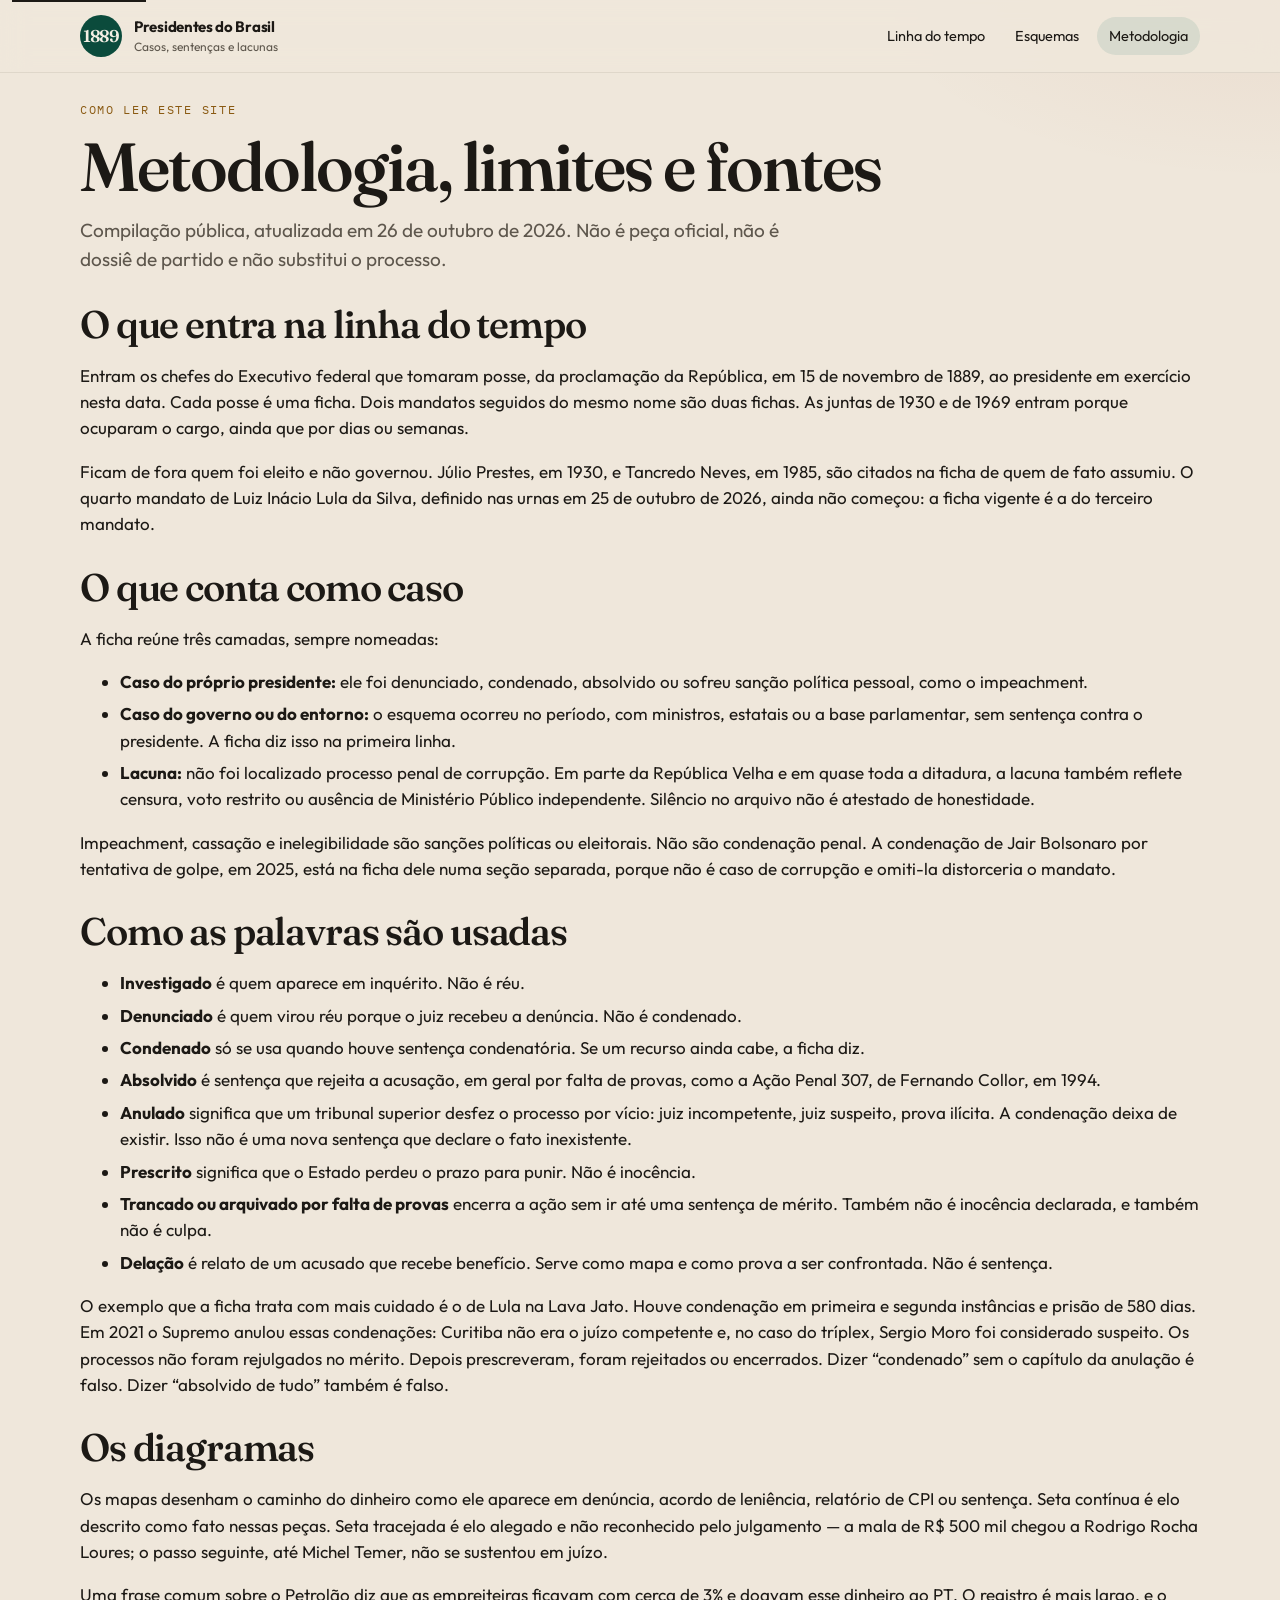
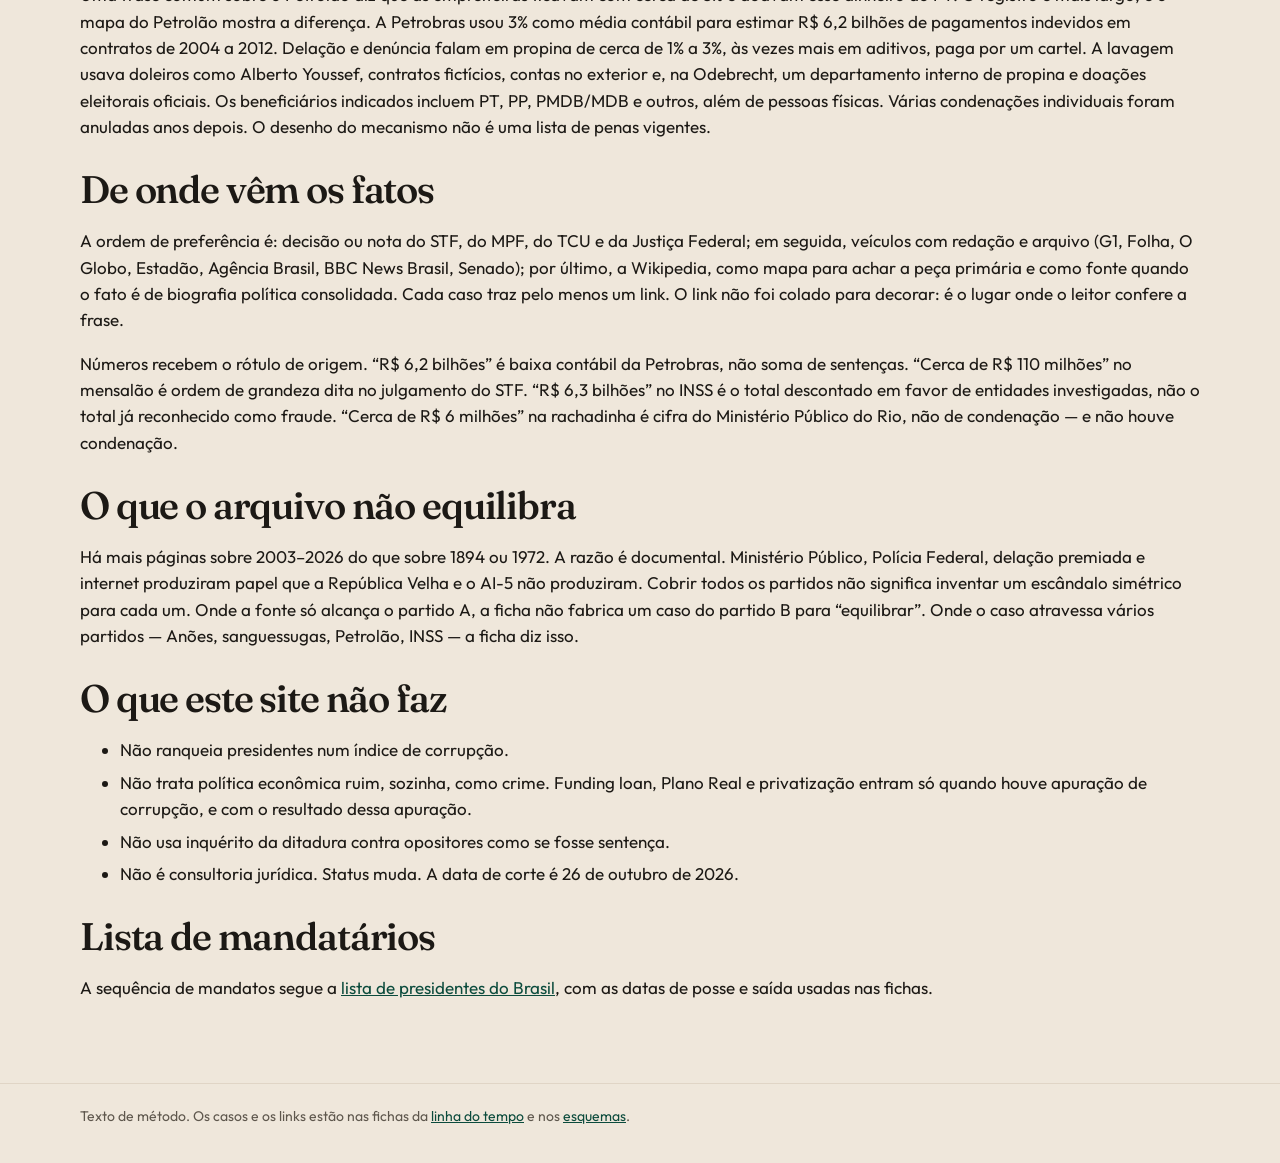
==== metodologia.html @ c932212a "Adiciona o site estático da linha do tempo presidencial. Cada mandato desde 1889 traz os casos docum" ====
<!DOCTYPE html>
<html lang="pt-BR">
<head>
  <meta charset="utf-8">
  <meta name="viewport" content="width=device-width, initial-scale=1">
  <title>Metodologia e fontes — Presidentes do Brasil</title>
  <meta name="description" content="Como este site escolhe casos, o que conta como condenação e quais fontes usa.">
  <link rel="icon" href="favicon.svg" type="image/svg+xml">
  <link rel="preconnect" href="https://fonts.googleapis.com">
  <link rel="preconnect" href="https://fonts.gstatic.com" crossorigin>
  <link href="https://fonts.googleapis.com/css2?family=Fraunces:opsz,wght@9..144,500;9..144,620&family=IBM+Plex+Mono:wght@400;500&family=Outfit:wght@380;520;640&display=swap" rel="stylesheet">
  <link rel="stylesheet" href="css/style.css">
</head>
<body>
  <a class="skip" href="#conteudo">Ir ao conteúdo</a>
  <header class="site-header">
    <div class="wrap header-inner">
      <a class="brand" href="index.html">
        <span class="brand-mark">1889</span>
        <span><strong>Presidentes do Brasil</strong><small>Casos, sentenças e lacunas</small></span>
      </a>
      <nav class="nav" aria-label="Principal">
        <a href="index.html">Linha do tempo</a>
        <a href="esquemas.html">Esquemas</a>
        <a href="metodologia.html" aria-current="page">Metodologia</a>
      </nav>
    </div>
  </header>
  <main id="conteudo" class="wrap longform">
    <p class="kicker">Como ler este site</p>
    <h1>Metodologia, limites e fontes</h1>
    <p class="lede">Compilação pública, atualizada em 26 de outubro de 2026. Não é peça oficial, não é dossiê de partido e não substitui o processo.</p>

    <h2>O que entra na linha do tempo</h2>
    <p>Entram os chefes do Executivo federal que tomaram posse, da proclamação da República, em 15 de novembro de 1889, ao presidente em exercício nesta data. Cada posse é uma ficha. Dois mandatos seguidos do mesmo nome são duas fichas. As juntas de 1930 e de 1969 entram porque ocuparam o cargo, ainda que por dias ou semanas.</p>
    <p>Ficam de fora quem foi eleito e não governou. Júlio Prestes, em 1930, e Tancredo Neves, em 1985, são citados na ficha de quem de fato assumiu. O quarto mandato de Luiz Inácio Lula da Silva, definido nas urnas em 25 de outubro de 2026, ainda não começou: a ficha vigente é a do terceiro mandato.</p>

    <h2>O que conta como caso</h2>
    <p>A ficha reúne três camadas, sempre nomeadas:</p>
    <ul>
      <li><strong>Caso do próprio presidente:</strong> ele foi denunciado, condenado, absolvido ou sofreu sanção política pessoal, como o impeachment.</li>
      <li><strong>Caso do governo ou do entorno:</strong> o esquema ocorreu no período, com ministros, estatais ou a base parlamentar, sem sentença contra o presidente. A ficha diz isso na primeira linha.</li>
      <li><strong>Lacuna:</strong> não foi localizado processo penal de corrupção. Em parte da República Velha e em quase toda a ditadura, a lacuna também reflete censura, voto restrito ou ausência de Ministério Público independente. Silêncio no arquivo não é atestado de honestidade.</li>
    </ul>
    <p>Impeachment, cassação e inelegibilidade são sanções políticas ou eleitorais. Não são condenação penal. A condenação de Jair Bolsonaro por tentativa de golpe, em 2025, está na ficha dele numa seção separada, porque não é caso de corrupção e omiti-la distorceria o mandato.</p>

    <h2>Como as palavras são usadas</h2>
    <ul>
      <li><strong>Investigado</strong> é quem aparece em inquérito. Não é réu.</li>
      <li><strong>Denunciado</strong> é quem virou réu porque o juiz recebeu a denúncia. Não é condenado.</li>
      <li><strong>Condenado</strong> só se usa quando houve sentença condenatória. Se um recurso ainda cabe, a ficha diz.</li>
      <li><strong>Absolvido</strong> é sentença que rejeita a acusação, em geral por falta de provas, como a Ação Penal 307, de Fernando Collor, em 1994.</li>
      <li><strong>Anulado</strong> significa que um tribunal superior desfez o processo por vício: juiz incompetente, juiz suspeito, prova ilícita. A condenação deixa de existir. Isso não é uma nova sentença que declare o fato inexistente.</li>
      <li><strong>Prescrito</strong> significa que o Estado perdeu o prazo para punir. Não é inocência.</li>
      <li><strong>Trancado ou arquivado por falta de provas</strong> encerra a ação sem ir até uma sentença de mérito. Também não é inocência declarada, e também não é culpa.</li>
      <li><strong>Delação</strong> é relato de um acusado que recebe benefício. Serve como mapa e como prova a ser confrontada. Não é sentença.</li>
    </ul>
    <p>O exemplo que a ficha trata com mais cuidado é o de Lula na Lava Jato. Houve condenação em primeira e segunda instâncias e prisão de 580 dias. Em 2021 o Supremo anulou essas condenações: Curitiba não era o juízo competente e, no caso do tríplex, Sergio Moro foi considerado suspeito. Os processos não foram rejulgados no mérito. Depois prescreveram, foram rejeitados ou encerrados. Dizer “condenado” sem o capítulo da anulação é falso. Dizer “absolvido de tudo” também é falso.</p>

    <h2>Os diagramas</h2>
    <p>Os mapas desenham o caminho do dinheiro como ele aparece em denúncia, acordo de leniência, relatório de CPI ou sentença. Seta contínua é elo descrito como fato nessas peças. Seta tracejada é elo alegado e não reconhecido pelo julgamento — a mala de R$ 500 mil chegou a Rodrigo Rocha Loures; o passo seguinte, até Michel Temer, não se sustentou em juízo.</p>
    <p>Uma frase comum sobre o Petrolão diz que as empreiteiras ficavam com cerca de 3% e doavam esse dinheiro ao PT. O registro é mais largo, e o mapa do Petrolão mostra a diferença. A Petrobras usou 3% como média contábil para estimar R$ 6,2 bilhões de pagamentos indevidos em contratos de 2004 a 2012. Delação e denúncia falam em propina de cerca de 1% a 3%, às vezes mais em aditivos, paga por um cartel. A lavagem usava doleiros como Alberto Youssef, contratos fictícios, contas no exterior e, na Odebrecht, um departamento interno de propina e doações eleitorais oficiais. Os beneficiários indicados incluem PT, PP, PMDB/MDB e outros, além de pessoas físicas. Várias condenações individuais foram anuladas anos depois. O desenho do mecanismo não é uma lista de penas vigentes.</p>

    <h2>De onde vêm os fatos</h2>
    <p>A ordem de preferência é: decisão ou nota do STF, do MPF, do TCU e da Justiça Federal; em seguida, veículos com redação e arquivo (G1, Folha, O Globo, Estadão, Agência Brasil, BBC News Brasil, Senado); por último, a Wikipedia, como mapa para achar a peça primária e como fonte quando o fato é de biografia política consolidada. Cada caso traz pelo menos um link. O link não foi colado para decorar: é o lugar onde o leitor confere a frase.</p>
    <p>Números recebem o rótulo de origem. “R$ 6,2 bilhões” é baixa contábil da Petrobras, não soma de sentenças. “Cerca de R$ 110 milhões” no mensalão é ordem de grandeza dita no julgamento do STF. “R$ 6,3 bilhões” no INSS é o total descontado em favor de entidades investigadas, não o total já reconhecido como fraude. “Cerca de R$ 6 milhões” na rachadinha é cifra do Ministério Público do Rio, não de condenação — e não houve condenação.</p>

    <h2>O que o arquivo não equilibra</h2>
    <p>Há mais páginas sobre 2003–2026 do que sobre 1894 ou 1972. A razão é documental. Ministério Público, Polícia Federal, delação premiada e internet produziram papel que a República Velha e o AI-5 não produziram. Cobrir todos os partidos não significa inventar um escândalo simétrico para cada um. Onde a fonte só alcança o partido A, a ficha não fabrica um caso do partido B para “equilibrar”. Onde o caso atravessa vários partidos — Anões, sanguessugas, Petrolão, INSS — a ficha diz isso.</p>

    <h2>O que este site não faz</h2>
    <ul>
      <li>Não ranqueia presidentes num índice de corrupção.</li>
      <li>Não trata política econômica ruim, sozinha, como crime. Funding loan, Plano Real e privatização entram só quando houve apuração de corrupção, e com o resultado dessa apuração.</li>
      <li>Não usa inquérito da ditadura contra opositores como se fosse sentença.</li>
      <li>Não é consultoria jurídica. Status muda. A data de corte é 26 de outubro de 2026.</li>
    </ul>

    <h2>Lista de mandatários</h2>
    <p>A sequência de mandatos segue a <a href="https://pt.wikipedia.org/wiki/Lista_de_presidentes_do_Brasil">lista de presidentes do Brasil</a>, com as datas de posse e saída usadas nas fichas.</p>
  </main>
  <footer class="footer">
    <div class="wrap">Texto de método. Os casos e os links estão nas fichas da <a href="index.html">linha do tempo</a> e nos <a href="esquemas.html">esquemas</a>.</div>
  </footer>
</body>
</html>
---- css/style.css ----
:root {
  --bg: #efe7db;
  --bg-2: #f7f1e8;
  --paper: #fffdf9;
  --ink: #1c1915;
  --muted: #5e574d;
  --line: #e0d5c6;
  --green: #0f6e56;
  --green-dark: #0b4b3c;
  --clay: #9a3412;
  --gold: #8a5a12;
  --navy: #1e3a5f;
  --shadow: 0 16px 40px rgba(48, 32, 14, 0.08);
  --serif: "Fraunces", "Iowan Old Style", Palatino, Georgia, serif;
  --sans: "Outfit", "Segoe UI", Helvetica, Arial, sans-serif;
  --mono: "IBM Plex Mono", ui-monospace, monospace;
  --radius: 18px;
  color-scheme: light;
}

* { box-sizing: border-box; }
html { scroll-behavior: smooth; }
body {
  margin: 0;
  background:
    radial-gradient(1200px 500px at 10% -10%, rgba(15, 110, 86, 0.08), transparent 50%),
    radial-gradient(900px 400px at 100% 0%, rgba(154, 52, 18, 0.06), transparent 45%),
    var(--bg);
  color: var(--ink);
  font-family: var(--sans);
  font-size: 17px;
  line-height: 1.55;
}
img { max-width: 100%; }
a { color: var(--green-dark); }
a:hover { color: var(--clay); }
:focus-visible {
  outline: 3px solid #c47b2b;
  outline-offset: 2px;
}
.skip {
  position: absolute;
  left: 12px;
  top: -40px;
  background: var(--ink);
  color: white;
  padding: 8px 12px;
  z-index: 20;
}
.skip:focus { top: 12px; }

.wrap { width: min(1120px, calc(100% - 32px)); margin: 0 auto; }
.wrap-wide { width: min(1240px, calc(100% - 28px)); margin: 0 auto; }

.site-header {
  position: sticky;
  top: 0;
  z-index: 10;
  backdrop-filter: blur(14px);
  background: rgba(239, 231, 219, 0.88);
  border-bottom: 1px solid rgba(28, 25, 21, 0.08);
}
.header-inner {
  display: flex;
  align-items: center;
  justify-content: space-between;
  gap: 16px;
  min-height: 72px;
}
.brand { display: flex; align-items: center; gap: 12px; text-decoration: none; color: inherit; }
.brand-mark {
  width: 42px;
  height: 42px;
  border-radius: 50%;
  display: grid;
  place-items: center;
  background: var(--green-dark);
  color: #f4efe4;
  font-family: var(--serif);
  font-weight: 600;
  letter-spacing: -0.04em;
}
.brand strong { display: block; font-size: 15px; letter-spacing: -0.02em; }
.brand small { display: block; color: var(--muted); font-size: 12px; }
.nav { display: flex; gap: 6px; }
.nav a {
  text-decoration: none;
  color: var(--ink);
  padding: 8px 12px;
  border-radius: 999px;
  font-size: 14.5px;
}
.nav a[aria-current="page"], .nav a:hover { background: rgba(15, 110, 86, 0.1); }

.hero { padding: 36px 0 10px; }
.kicker {
  font-family: var(--mono);
  font-size: 12px;
  letter-spacing: 0.14em;
  text-transform: uppercase;
  color: var(--gold);
  margin: 0 0 8px;
}
h1, h2, h3, h4 { font-family: var(--serif); font-weight: 560; letter-spacing: -0.03em; line-height: 1.12; }
h1 { font-size: clamp(40px, 6vw, 68px); margin: 0 0 12px; }
h2 { font-size: clamp(28px, 3vw, 40px); margin: 0 0 8px; }
h3 { font-size: 26px; margin: 0 0 8px; }
.lede { font-size: 19px; max-width: 740px; color: var(--muted); margin: 0; }
.notice {
  margin: 22px 0 0;
  padding: 14px 16px;
  background: var(--paper);
  border: 1px solid var(--line);
  border-left: 4px solid var(--gold);
  border-radius: 12px;
  color: var(--ink);
  font-size: 15px;
}
.stats { display: flex; flex-wrap: wrap; gap: 10px; margin-top: 18px; }
.stat {
  background: var(--paper);
  border: 1px solid var(--line);
  border-radius: 999px;
  padding: 6px 12px;
  font-size: 13.5px;
}
.stat b { font-weight: 650; }

.toolbar {
  display: flex;
  flex-wrap: wrap;
  gap: 10px;
  align-items: center;
  margin: 22px 0 18px;
}
.search {
  flex: 1 1 240px;
  min-width: 200px;
  background: var(--paper);
  border: 1px solid var(--line);
  border-radius: 999px;
  padding: 11px 16px;
  font: inherit;
  color: inherit;
}
.chips { display: flex; gap: 8px; flex-wrap: wrap; }
.chip, .text-btn, .tool-btn {
  border: 1px solid var(--line);
  background: var(--paper);
  color: var(--ink);
  border-radius: 999px;
  padding: 8px 12px;
  font: inherit;
  font-size: 14px;
  cursor: pointer;
}
.chip[aria-pressed="true"], .text-btn.primary {
  background: var(--green-dark);
  color: #f6f3ec;
  border-color: var(--green-dark);
}
.legend { display: flex; flex-wrap: wrap; gap: 8px; margin: 0 0 18px; }
.pill {
  display: inline-flex;
  align-items: center;
  gap: 6px;
  border-radius: 999px;
  padding: 3px 9px;
  font-size: 12px;
  letter-spacing: 0.01em;
  background: #efeae2;
  color: #3f3a33;
  border: 1px solid transparent;
  white-space: normal;
}
.pill.condenado { background: #f8e4df; color: #7a2e1f; }
.pill.absolvido { background: #e5f4ec; color: #0f5132; }
.pill.anulado, .pill.prescrito, .pill.trancado, .pill.arquivado { background: #f8efd8; color: #6d4d0e; }
.pill.investigado, .pill.denunciado, .pill.andamento { background: #e7eef8; color: #1e3a5f; }
.pill.politico { background: #f3e8f6; color: #5b2a6b; }
.pill.sem { background: #eeeae4; color: #4d483f; }

.era { margin: 8px 0 28px; }
.era-head {
  display: grid;
  grid-template-columns: 200px 1fr;
  gap: 18px;
  margin-bottom: 12px;
  align-items: end;
}
.era-head p { margin: 0; color: var(--muted); font-size: 15px; }
.era-label {
  font-family: var(--mono);
  font-size: 12px;
  letter-spacing: 0.08em;
  text-transform: uppercase;
  color: var(--green-dark);
}
.rail { position: relative; display: flex; flex-direction: column; gap: 12px; margin-left: 200px; padding-left: 28px; }
.rail::before {
  content: "";
  position: absolute;
  left: 6px;
  top: 6px;
  bottom: 6px;
  width: 2px;
  background: linear-gradient(var(--green), #c4b39a);
}
.card {
  position: relative;
  background: var(--paper);
  border: 1px solid var(--line);
  border-radius: var(--radius);
  padding: 16px 16px 14px;
  box-shadow: var(--shadow);
  text-align: left;
  width: 100%;
  font: inherit;
  color: inherit;
  cursor: pointer;
}
.card::before {
  content: "";
  position: absolute;
  left: -27px;
  top: 22px;
  width: 12px;
  height: 12px;
  border-radius: 50%;
  background: var(--paper);
  border: 3px solid var(--green);
}
.card:hover { border-color: #c9bba6; }
.card-top, .meta-row, .card-pills, .source-list, .split, .scheme-nav {
  display: flex; flex-wrap: wrap; gap: 8px; align-items: center;
}
.card-top { justify-content: space-between; }
.years { font-family: var(--mono); font-size: 12.5px; color: var(--muted); }
.card h3 { font-size: 24px; }
.party { color: var(--clay); font-size: 14px; margin: 0 0 6px; }
.card p { margin: 0; color: var(--muted); font-size: 15px; }
.card-pills { margin-top: 10px; }
.empty {
  padding: 28px;
  background: var(--paper);
  border-radius: var(--radius);
  border: 1px dashed var(--line);
}

.detail { padding-bottom: 48px; }
.back {
  display: inline-flex;
  margin: 18px 0;
  text-decoration: none;
  font-size: 14px;
}
.meta-grid {
  display: grid;
  grid-template-columns: repeat(4, 1fr);
  gap: 10px;
  margin: 16px 0 18px;
}
.meta-box {
  background: var(--paper);
  border: 1px solid var(--line);
  border-radius: 14px;
  padding: 12px;
}
.meta-box span { display: block; font-size: 12px; color: var(--muted); text-transform: uppercase; letter-spacing: 0.06em; }
.meta-box strong { display: block; margin-top: 4px; font-size: 15px; font-weight: 600; }
.prose { max-width: 760px; }
.prose p { color: var(--ink); }
.case {
  background: var(--paper);
  border: 1px solid var(--line);
  border-radius: var(--radius);
  padding: 18px;
  margin: 12px 0;
}
.case h3 { font-size: 28px; }
.facts { display: grid; grid-template-columns: 1fr 1fr; gap: 10px; margin-top: 12px; }
.fact { background: var(--bg-2); border-radius: 12px; padding: 10px 12px; }
.fact span { display: block; font-size: 12px; letter-spacing: 0.05em; text-transform: uppercase; color: var(--muted); }
.fact p { margin: 4px 0 0; font-size: 15px; }
.source-list { margin-top: 12px; }
.source-list a {
  font-size: 13.5px;
  background: #f3eee6;
  border-radius: 999px;
  padding: 5px 10px;
  text-decoration: none;
}
.banner {
  background: #14352c;
  color: #f6f3ec;
  border-radius: var(--radius);
  padding: 16px 18px;
  margin: 12px 0;
}
.banner a { color: #d8f3ea; }
.callout {
  border: 1px solid var(--line);
  background: #fff8ee;
  border-radius: 14px;
  padding: 12px 14px;
  margin: 12px 0;
}
.callout strong { font-family: var(--serif); font-size: 18px; }

.scheme-layout { display: grid; grid-template-columns: 250px 1fr; gap: 18px; padding: 22px 0 40px; }
.scheme-nav { flex-direction: column; align-items: stretch; position: sticky; top: 88px; }
.scheme-nav button { text-align: left; border-radius: 14px; }
.map-window {
  background: #1b2430;
  border-radius: 22px;
  overflow: hidden;
  box-shadow: 0 24px 70px rgba(20, 16, 12, 0.18);
  color: #f4efe6;
}
.map-titlebar {
  display: flex;
  align-items: center;
  gap: 10px;
  padding: 10px 12px;
  background: #141b26;
  border-bottom: 1px solid rgba(255,255,255,.06);
}
.dots { display: flex; gap: 6px; }
.dots i { width: 10px; height: 10px; border-radius: 50%; display: block; background: #c45c4a; }
.dots i:nth-child(2) { background: #d2a24a; }
.dots i:nth-child(3) { background: #3f9a6d; }
.map-titlebar strong { font-size: 14px; font-weight: 580; }
.map-tools { margin-left: auto; display: flex; gap: 6px; align-items: center; }
.tool-btn {
  background: #243044;
  color: #f4efe6;
  border-color: #33445c;
  padding: 6px 10px;
}
.zoom-label { font-family: var(--mono); font-size: 12px; color: #c9d3e2; min-width: 42px; text-align: right; }
.map-stage {
  position: relative;
  height: min(78vh, 820px);
  background:
    radial-gradient(circle at 1px 1px, rgba(255,255,255,.09) 1px, transparent 0) 0 0 / 22px 22px,
    linear-gradient(#243246, #1d2836);
  overflow: hidden;
  touch-action: none;
  cursor: grab;
}
.map-stage.dragging { cursor: grabbing; }
.map-world { position: absolute; left: 0; top: 0; transform-origin: 0 0; }
.map-edges { position: absolute; left: 0; top: 0; overflow: visible; }
.map-node {
  position: absolute;
  margin: 0;
  text-align: left;
  border-radius: 16px;
  padding: 10px 12px 11px;
  border: 1px solid rgba(255,255,255,.45);
  background: #fffdf9;
  color: var(--ink);
  box-shadow: 0 10px 24px rgba(0,0,0,.18);
  cursor: pointer;
  font: inherit;
}
.map-node strong { display: block; font-size: 15px; letter-spacing: -0.02em; line-height: 1.25; }
.map-node em { display: block; margin-top: 4px; font-style: normal; font-size: 13px; color: var(--muted); line-height: 1.35; }
.map-node .tag {
  display: inline-block;
  margin-bottom: 6px;
  font-family: var(--mono);
  font-size: 10px;
  letter-spacing: 0.08em;
  text-transform: uppercase;
  color: var(--navy);
}
.map-node.public { box-shadow: inset 4px 0 0 #0f6e56, 0 10px 24px rgba(0,0,0,.18); }
.map-node.company { box-shadow: inset 4px 0 0 #9a3412, 0 10px 24px rgba(0,0,0,.18); }
.map-node.operator { box-shadow: inset 4px 0 0 #1e3a5f, 0 10px 24px rgba(0,0,0,.18); }
.map-node.launder { box-shadow: inset 4px 0 0 #6b3f78, 0 10px 24px rgba(0,0,0,.18); }
.map-node.politics { box-shadow: inset 4px 0 0 #8c3a4b, 0 10px 24px rgba(0,0,0,.18); }
.map-node.outcome { box-shadow: inset 4px 0 0 #3f4a3c, 0 10px 24px rgba(0,0,0,.18); }
.map-node.alleged { border-style: dashed; border-width: 2px; background: #fffaf3; }
.map-node[aria-pressed="true"] { outline: 3px solid #e0a15a; }
.edge-label {
  font-family: var(--sans);
  font-size: 11px;
  fill: #1c1915;
}
.map-help { color: #c5d0de; font-size: 12.5px; padding: 8px 14px 12px; margin: 0; }
.map-node-detail {
  background: #f7f1e8;
  color: var(--ink);
  padding: 12px 14px 14px;
  min-height: 76px;
}
.map-node-detail strong { font-family: var(--serif); font-size: 18px; }
.map-node-detail p { margin: 4px 0 0; font-size: 14.5px; }
.map-detail {
  background: var(--paper);
  border: 1px solid var(--line);
  border-radius: 16px;
  padding: 14px 16px;
  margin-top: 12px;
}
.map-detail h3 { margin-top: 0; }
.flow { margin: 8px 0 0; padding-left: 18px; }
.flow li { margin: 6px 0; }

.longform { padding: 28px 0 64px; }
.longform h2 { margin-top: 28px; }
.longform li { margin: 6px 0; }
.footer {
  border-top: 1px solid var(--line);
  padding: 22px 0 36px;
  color: var(--muted);
  font-size: 14px;
}
.noscript {
  margin: 12px auto;
  width: min(1120px, calc(100% - 32px));
  background: #fff4f0;
  border: 1px solid #efc7bb;
  padding: 12px 14px;
  border-radius: 12px;
}

@media (max-width: 900px) {
  .era-head, .meta-grid, .facts, .scheme-layout { grid-template-columns: 1fr; }
  .rail { margin-left: 0; }
  .scheme-nav { position: static; flex-direction: row; overflow: auto; flex-wrap: nowrap; padding-bottom: 4px; }
  .scheme-nav button { white-space: nowrap; }
  .header-inner { min-height: 64px; }
  .nav a { padding: 7px 9px; }
  .map-stage { height: 70vh; }
}
@media (max-width: 640px) {
  body { font-size: 16px; }
  .brand small { display: none; }
  h1 { font-size: 36px; }
  .card h3 { font-size: 22px; }
}
@media (prefers-reduced-motion: reduce) {
  html { scroll-behavior: auto; }
}
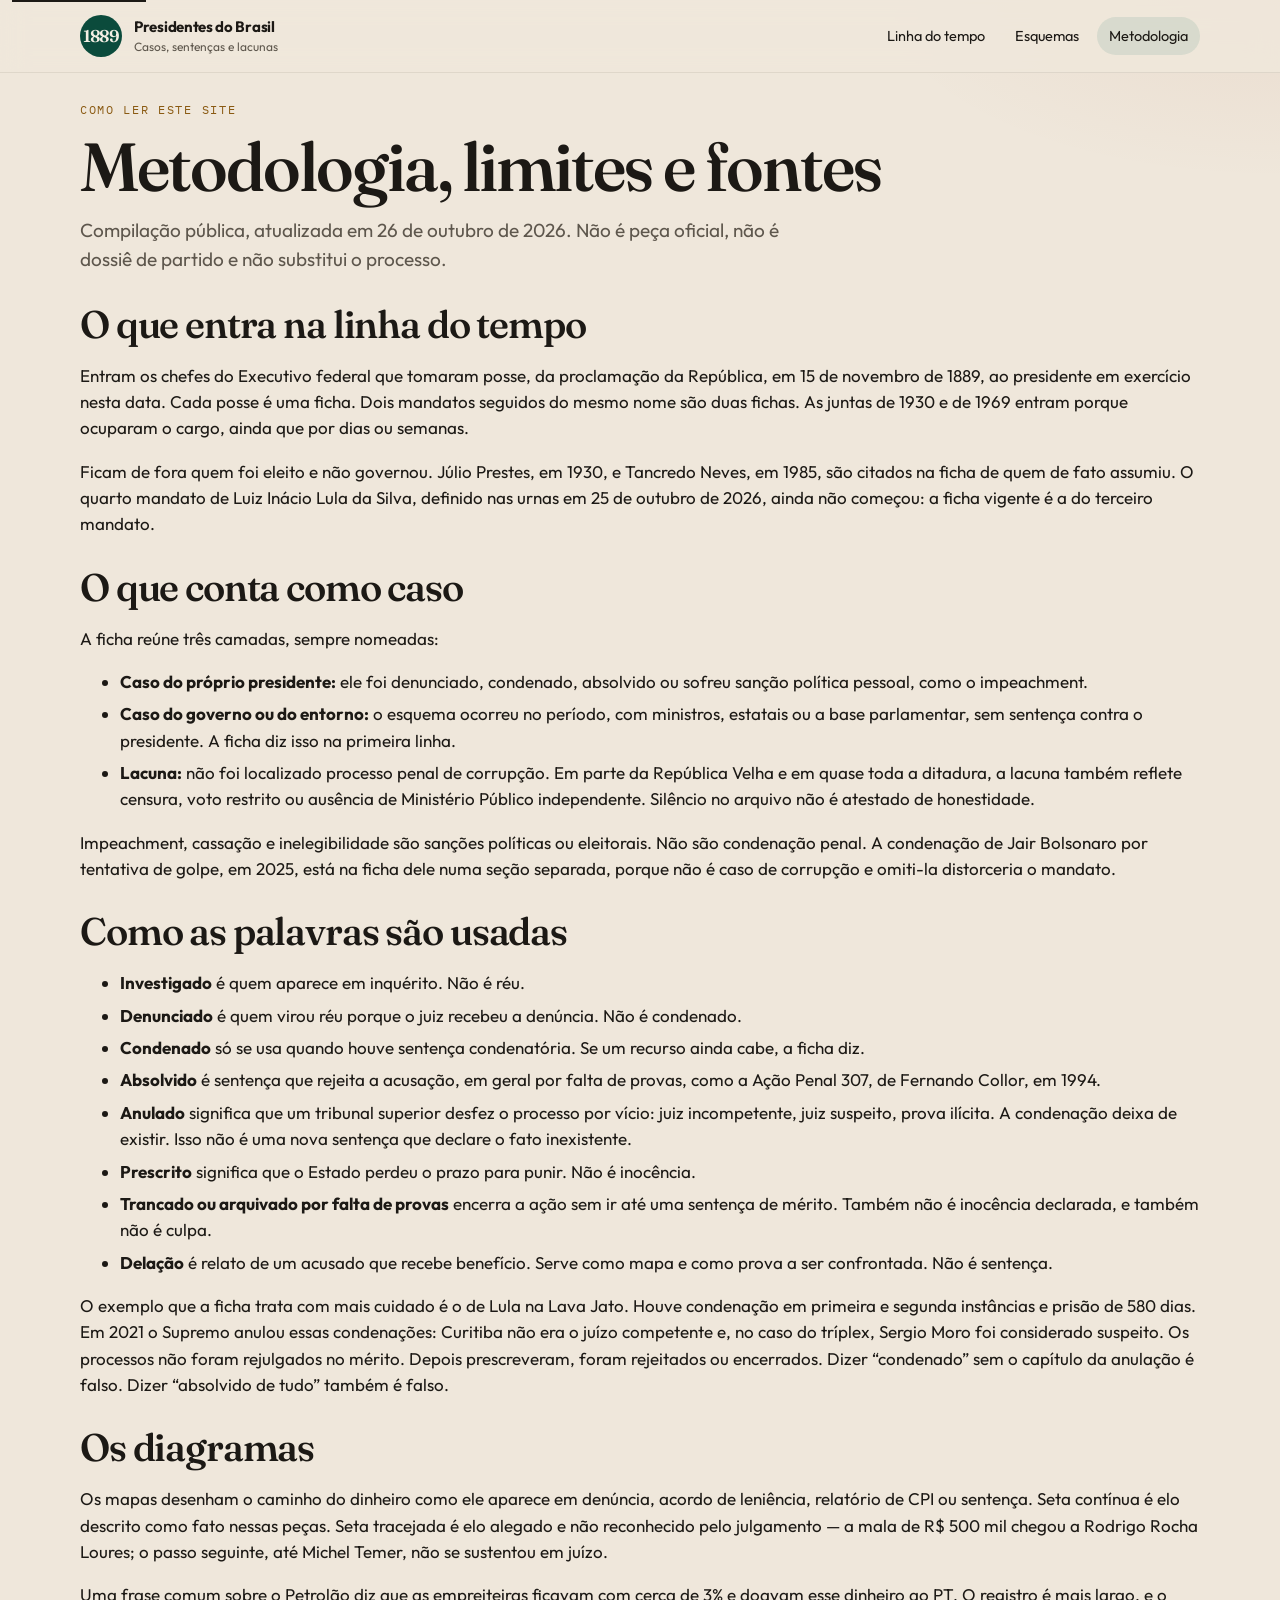
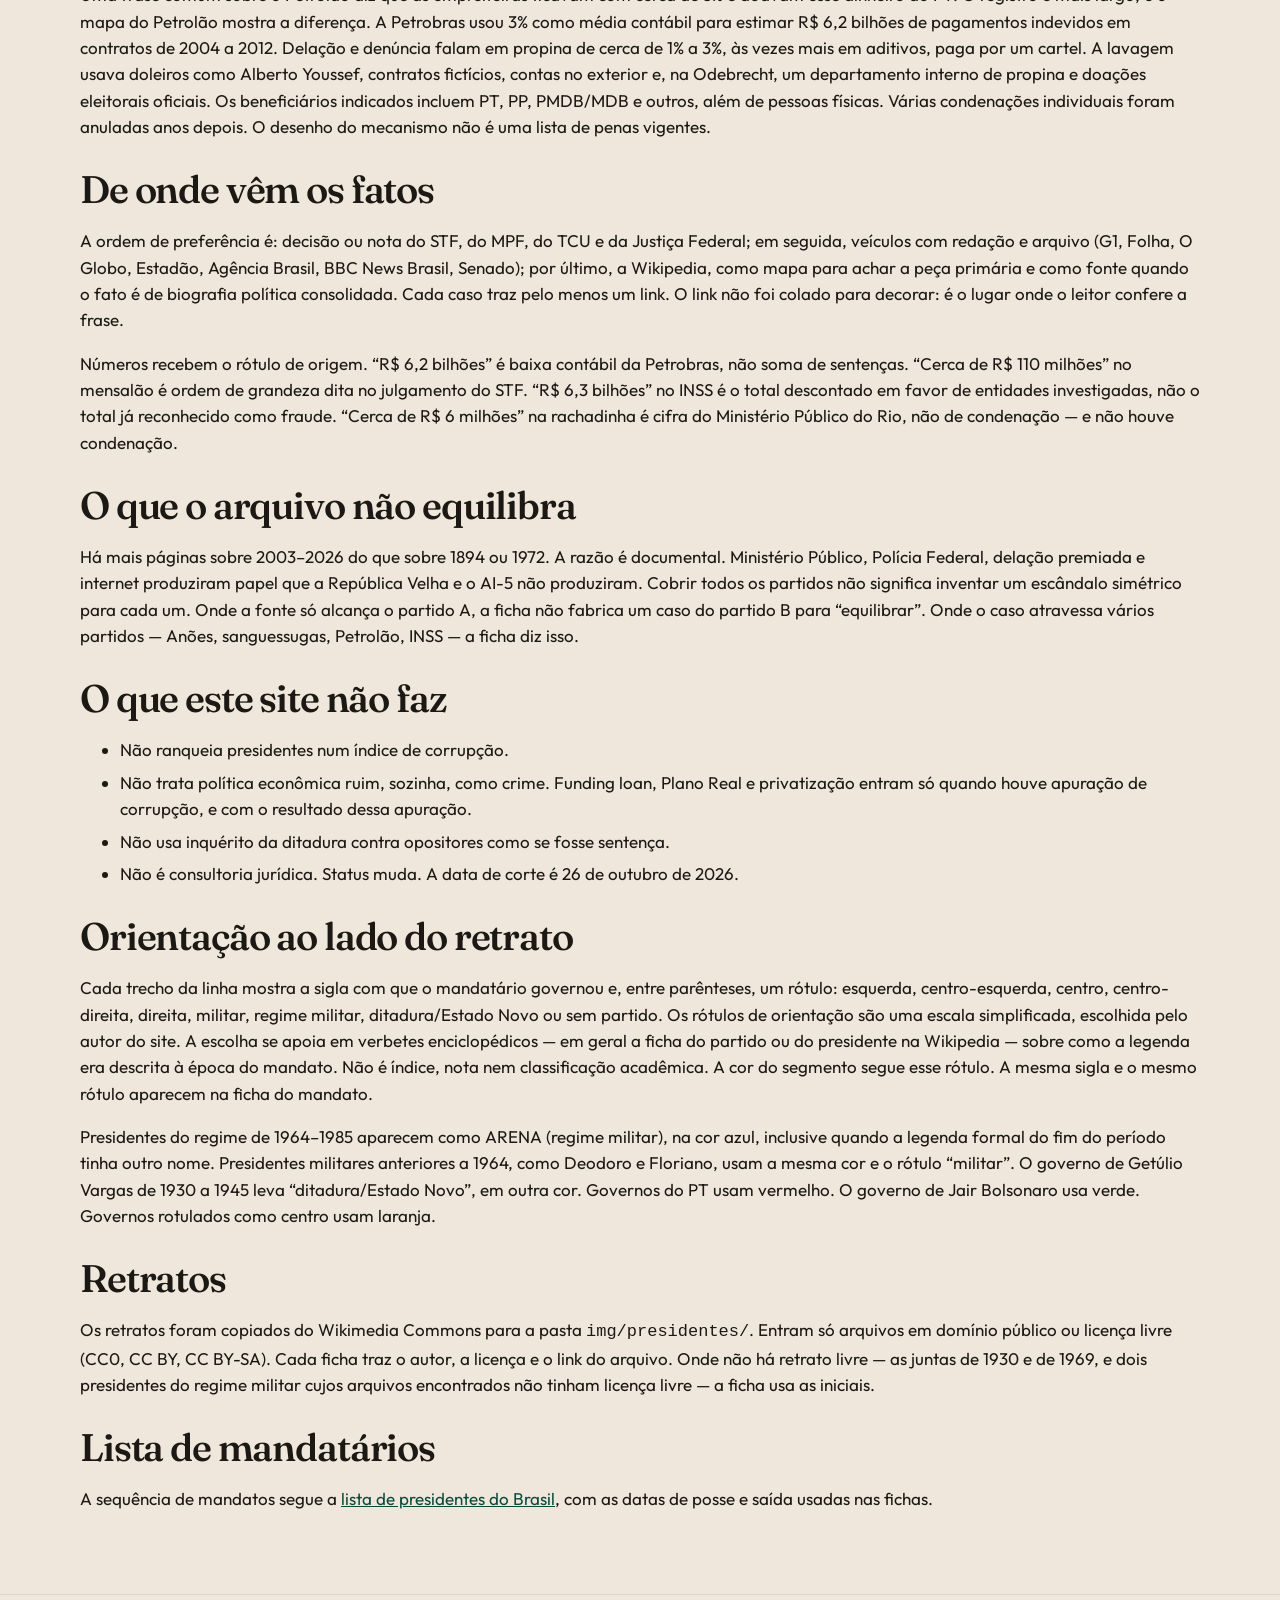
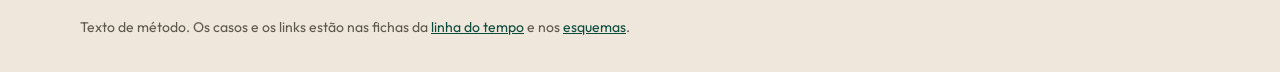
==== commit 5554c56a: "Linha do tempo horizontal, fichas mais completas e diagramas que arrastam. A página inicial passa a " ====
--- a/metodologia.html
+++ b/metodologia.html
@@ -76,6 +76,13 @@
       <li>Não é consultoria jurídica. Status muda. A data de corte é 26 de outubro de 2026.</li>
     </ul>
 
+    <h2>Orientação ao lado do retrato</h2>
+    <p>Cada trecho da linha mostra a sigla com que o mandatário governou e, entre parênteses, um rótulo: esquerda, centro-esquerda, centro, centro-direita, direita, militar, regime militar, ditadura/Estado Novo ou sem partido. Os rótulos de orientação são uma escala simplificada, escolhida pelo autor do site. A escolha se apoia em verbetes enciclopédicos — em geral a ficha do partido ou do presidente na Wikipedia — sobre como a legenda era descrita à época do mandato. Não é índice, nota nem classificação acadêmica. A cor do segmento segue esse rótulo. A mesma sigla e o mesmo rótulo aparecem na ficha do mandato.</p>
+    <p>Presidentes do regime de 1964–1985 aparecem como ARENA (regime militar), na cor azul, inclusive quando a legenda formal do fim do período tinha outro nome. Presidentes militares anteriores a 1964, como Deodoro e Floriano, usam a mesma cor e o rótulo “militar”. O governo de Getúlio Vargas de 1930 a 1945 leva “ditadura/Estado Novo”, em outra cor. Governos do PT usam vermelho. O governo de Jair Bolsonaro usa verde. Governos rotulados como centro usam laranja.</p>
+
+    <h2>Retratos</h2>
+    <p>Os retratos foram copiados do Wikimedia Commons para a pasta <code>img/presidentes/</code>. Entram só arquivos em domínio público ou licença livre (CC0, CC BY, CC BY-SA). Cada ficha traz o autor, a licença e o link do arquivo. Onde não há retrato livre — as juntas de 1930 e de 1969, e dois presidentes do regime militar cujos arquivos encontrados não tinham licença livre — a ficha usa as iniciais.</p>
+
     <h2>Lista de mandatários</h2>
     <p>A sequência de mandatos segue a <a href="https://pt.wikipedia.org/wiki/Lista_de_presidentes_do_Brasil">lista de presidentes do Brasil</a>, com as datas de posse e saída usadas nas fichas.</p>
   </main>
--- a/css/style.css
+++ b/css/style.css
@@ -347,6 +347,13 @@
   overflow: hidden;
   touch-action: none;
   cursor: grab;
+  user-select: none;
+  -webkit-user-select: none;
+}
+.map-stage.dragging, .map-stage.dragging * {
+  user-select: none;
+  -webkit-user-select: none;
+  cursor: grabbing;
 }
 .map-stage.dragging { cursor: grabbing; }
 .map-world { position: absolute; left: 0; top: 0; transform-origin: 0 0; }
@@ -361,8 +368,17 @@
   background: #fffdf9;
   color: var(--ink);
   box-shadow: 0 10px 24px rgba(0,0,0,.18);
-  cursor: pointer;
+  cursor: grab;
   font: inherit;
+  user-select: none;
+  -webkit-user-select: none;
+  -webkit-touch-callout: none;
+  touch-action: none;
+}
+.map-node-detail a {
+  display: inline-block;
+  margin-top: 8px;
+  font-size: 13px;
 }
 .map-node strong { display: block; font-size: 15px; letter-spacing: -0.02em; line-height: 1.25; }
 .map-node em { display: block; margin-top: 4px; font-style: normal; font-size: 13px; color: var(--muted); line-height: 1.35; }
@@ -390,10 +406,18 @@
 }
 .map-help { color: #c5d0de; font-size: 12.5px; padding: 8px 14px 12px; margin: 0; }
 .map-node-detail {
+  position: absolute;
+  left: 12px;
+  right: 12px;
+  bottom: 12px;
+  z-index: 3;
   background: #f7f1e8;
   color: var(--ink);
   padding: 12px 14px 14px;
-  min-height: 76px;
+  border-radius: 14px;
+  box-shadow: 0 12px 30px rgba(0, 0, 0, 0.28);
+  max-height: 42%;
+  overflow: auto;
 }
 .map-node-detail strong { font-family: var(--serif); font-size: 18px; }
 .map-node-detail p { margin: 4px 0 0; font-size: 14.5px; }
@@ -417,6 +441,132 @@
   color: var(--muted);
   font-size: 14px;
 }
+.legend-note { margin: 0 0 10px; color: var(--muted); font-size: 14px; }
+.orient-legend { display: flex; flex-wrap: wrap; gap: 8px 14px; list-style: none; margin: 0 0 12px; padding: 0; }
+.orient-key { display: inline-flex; align-items: center; gap: 6px; font-size: 13px; }
+.orient-key i { width: 14px; height: 14px; border-radius: 4px; display: block; }
+.h-controls { display: flex; gap: 8px; margin-bottom: 8px; }
+.h-controls button {
+  border: 1px solid var(--line);
+  background: var(--paper);
+  border-radius: 999px;
+  padding: 8px 12px;
+  font: inherit;
+  cursor: pointer;
+}
+.h-scroll {
+  display: flex;
+  gap: 0;
+  overflow-x: auto;
+  overflow-y: hidden;
+  padding: 8px 18px 28px;
+  scroll-behavior: smooth;
+  cursor: grab;
+  user-select: none;
+  -webkit-user-select: none;
+  touch-action: pan-x;
+}
+.h-scroll.dragging { cursor: grabbing; scroll-behavior: auto; }
+.h-era { flex: 0 0 auto; }
+.h-era-label {
+  font-family: var(--mono);
+  font-size: 11px;
+  letter-spacing: 0.08em;
+  text-transform: uppercase;
+  color: var(--muted);
+  margin: 0 8px 6px;
+}
+.h-row { display: flex; height: 680px; }
+.h-item {
+  position: relative;
+  width: 176px;
+  flex: 0 0 176px;
+  height: 100%;
+}
+.h-item::before {
+  content: "";
+  position: absolute;
+  left: 0; right: 0;
+  top: calc(50% - 18px);
+  height: 36px;
+  background: var(--seg, #ea7a1a);
+}
+.h-year {
+  position: absolute;
+  left: 0; right: 0;
+  top: calc(50% - 18px);
+  height: 36px;
+  display: flex;
+  flex-direction: column;
+  align-items: center;
+  justify-content: center;
+  z-index: 2;
+  pointer-events: none;
+  color: #1c1915;
+  line-height: 1;
+}
+.h-year strong { font-family: var(--serif); font-size: 20px; font-weight: 650; }
+.h-year small { font-family: var(--mono); font-size: 11px; }
+.h-tick {
+  position: absolute;
+  left: 50%;
+  width: 2px;
+  background: #1c1915;
+  z-index: 1;
+}
+.h-item.above .h-tick { top: calc(50% - 78px); height: 60px; }
+.h-item.below .h-tick { top: calc(50% + 18px); height: 60px; }
+.h-card {
+  position: absolute;
+  left: 8px;
+  right: 8px;
+  display: flex;
+  flex-direction: column;
+  align-items: center;
+  text-align: center;
+  gap: 4px;
+}
+.h-item.above .h-card { bottom: calc(50% + 28px); }
+.h-item.below .h-card { top: calc(50% + 36px); }
+.portrait {
+  width: 72px;
+  height: 72px;
+  border-radius: 50%;
+  overflow: hidden;
+  display: grid;
+  place-items: center;
+  background: #fff;
+  border: 3px solid var(--seg, #1c1915);
+  box-shadow: var(--shadow);
+  text-decoration: none;
+  color: inherit;
+}
+.portrait img { width: 100%; height: 100%; object-fit: cover; object-position: center top; }
+.avatar {
+  width: 72px; height: 72px; display: grid; place-items: center;
+  font-family: var(--serif); font-size: 22px; background: #f3eee6;
+}
+.h-who h3 { font-size: 16px; margin: 0; line-height: 1.15; }
+.h-party { margin: 0; color: var(--clay); font-size: 12.5px; }
+.h-cases { list-style: none; margin: 4px 0 0; padding: 0; width: 100%; }
+.h-cases li {
+  font-size: 11.5px;
+  color: var(--muted);
+  margin: 0;
+  line-height: 1.25;
+}
+.h-cases li.none { font-style: italic; }
+.detail-head { display: flex; gap: 18px; align-items: flex-start; margin-top: 8px; }
+.detail-portrait { width: 180px; flex: 0 0 180px; }
+.detail-portrait img, .avatar-lg {
+  width: 160px; height: 200px; object-fit: cover; object-position: center top;
+  border-radius: 16px; border: 4px solid var(--line); display: block; background: #f3eee6;
+}
+.avatar-lg { display: grid; place-items: center; font-family: var(--serif); font-size: 42px; }
+.credit { font-size: 12px; color: var(--muted); margin: 6px 0 0; }
+.party-detail { margin: 0; color: var(--muted); font-size: 14px; }
+.detail { padding-top: 8px; }
+
 .noscript {
   margin: 12px auto;
   width: min(1120px, calc(100% - 32px));
